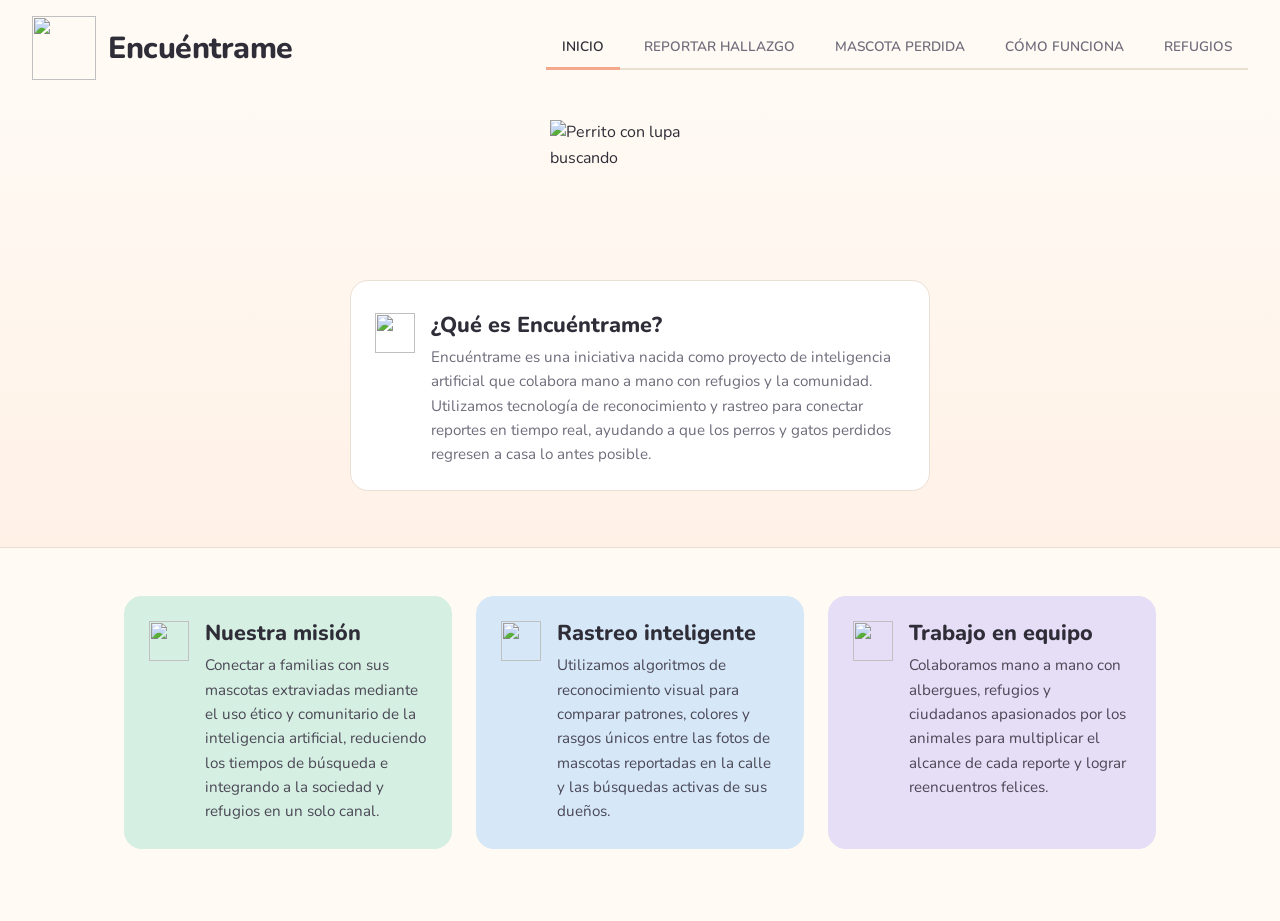
==== front/index.html @ 21a65012 "Implementacion modelo procesameinto imagenes" ====
<!DOCTYPE html>
<html lang="es">
<head>
  <meta charset="UTF-8">
  <meta name="viewport" content="width=device-width, initial-scale=1">
  <title>Encuéntrame</title>
  <link rel="preconnect" href="https://fonts.googleapis.com">
  <link rel="preconnect" href="https://fonts.gstatic.com" crossorigin>
  <link href="https://fonts.googleapis.com/css2?family=Nunito:wght@400;600;800&display=swap" rel="stylesheet">
  <link rel="stylesheet" href="styles.css">
</head>
<body>

  <header class="header">
    <a href="index.html" class="brand">
      <img src="img/logo.png" alt="" class="brand__logo">
      <span class="brand__name">Encuéntrame</span>
    </a>

    <button class="menu-btn" id="menuBtn" aria-label="Abrir menú" aria-expanded="false">☰</button>

    <nav class="nav" id="nav">
      <a href="index.html" class="nav__link is-active">Inicio</a>
      <a href="reportar.html" class="nav__link">Reportar hallazgo</a>
      <a href="perdida.html" class="nav__link">Mascota perdida</a>
      <a href="como-funciona.html" class="nav__link">Cómo funciona</a>
      <a href="refugios.html" class="nav__link">Refugios</a>
    </nav>
  </header>

  <main>
    <section class="hero">
      <img src="img/mascota-hero.png" alt="Perrito con lupa buscando" class="hero__img">

      <article class="card card--wide">
        <img src="img/gato-icono.png" alt="" class="card__icon">
        <div>
          <h2 class="card__title">¿Qué es Encuéntrame?</h2>
          <p>Encuéntrame es una iniciativa nacida como proyecto de inteligencia artificial que colabora mano a mano con refugios y la comunidad. Utilizamos tecnología de reconocimiento y rastreo para conectar reportes en tiempo real, ayudando a que los perros y gatos perdidos regresen a casa lo antes posible.</p>
        </div>
      </article>
    </section>

    <section class="features">
      <article class="card card--mint">
        <img src="img/gato-icono.png" alt="" class="card__icon">
        <div>
          <h3 class="card__title">Nuestra misión</h3>
          <p>Conectar a familias con sus mascotas extraviadas mediante el uso ético y comunitario de la inteligencia artificial, reduciendo los tiempos de búsqueda e integrando a la sociedad y refugios en un solo canal.</p>
        </div>
      </article>

      <article class="card card--sky">
        <img src="img/gato-icono.png" alt="" class="card__icon">
        <div>
          <h3 class="card__title">Rastreo inteligente</h3>
          <p>Utilizamos algoritmos de reconocimiento visual para comparar patrones, colores y rasgos únicos entre las fotos de mascotas reportadas en la calle y las búsquedas activas de sus dueños.</p>
        </div>
      </article>

      <article class="card card--lilac">
        <img src="img/gato-icono.png" alt="" class="card__icon">
        <div>
          <h3 class="card__title">Trabajo en equipo</h3>
          <p>Colaboramos mano a mano con albergues, refugios y ciudadanos apasionados por los animales para multiplicar el alcance de cada reporte y lograr reencuentros felices.</p>
        </div>
      </article>
    </section>
  </main>

  <script src="main.js"></script>
</body>
</html>
---- front/styles.css ----
:root {
  --bg: #FFFAF4;
  --ink: #2F2D38;
  --muted: #6F6B7A;
  --line: #EADFD3;
  --peach: #FFDCC8;
  --mint: #D5EFE2;
  --sky: #D6E8F8;
  --lilac: #E6DDF6;
  --accent: #F4A98B;
  --radius: 18px;
}

*, *::before, *::after { box-sizing: border-box; }

html { scroll-behavior: smooth; }

body {
  margin: 0;
  font-family: "Nunito", system-ui, sans-serif;
  color: var(--ink);
  background: var(--bg);
  line-height: 1.6;
}

/* ---------- Header ---------- */
.header {
  display: flex;
  align-items: center;
  justify-content: space-between;
  gap: 24px;
  padding: 16px 32px;
  position: relative;
}

.brand { display: flex; align-items: center; gap: 12px; text-decoration: none; color: inherit; }
.brand__logo { width: 64px; height: 64px; object-fit: contain; }
.brand__name { font-size: 1.9rem; font-weight: 800; letter-spacing: -0.5px; }

.nav {
  display: flex;
  gap: 8px;
  border-bottom: 2px solid var(--line);
}

.nav__link {
  padding: 10px 16px;
  font-size: 0.85rem;
  font-weight: 600;
  text-transform: uppercase;
  text-decoration: none;
  color: var(--muted);
  border-bottom: 3px solid transparent;
  margin-bottom: -2px;
  transition: color .2s, border-color .2s;
}
.nav__link:hover { color: var(--ink); }
.nav__link.is-active { color: var(--ink); border-bottom-color: var(--accent); }

.menu-btn {
  display: none;
  background: var(--peach);
  border: 0;
  border-radius: 12px;
  font-size: 1.4rem;
  padding: 6px 14px;
  cursor: pointer;
}

/* ---------- Hero ---------- */
.hero {
  display: flex;
  flex-direction: column;
  align-items: center;
  padding: 24px 24px 56px;
  border-bottom: 1px solid var(--line);
  background: linear-gradient(180deg, var(--bg) 0%, #FFF1E6 100%);
}

.hero__img {
  width: 180px;
  height: 180px;
  object-fit: contain;
  margin-bottom: -20px;
  position: relative;
  z-index: 1;
}

/* ---------- Cards ---------- */
.card {
  display: flex;
  gap: 16px;
  align-items: flex-start;
  background: #fff;
  border: 1px solid var(--line);
  border-radius: var(--radius);
  padding: 24px;
}

.card p { margin: 0; color: var(--muted); font-size: 0.95rem; }

.card__title { margin: 0 0 6px; font-size: 1.35rem; font-weight: 800; line-height: 1.2; }

.card__icon { width: 40px; height: 40px; object-fit: contain; flex-shrink: 0; }

.card--wide { max-width: 580px; width: 100%; padding-top: 32px; background: #fff; }

.card--mint  { background: var(--mint);  border-color: transparent; }
.card--sky   { background: var(--sky);   border-color: transparent; }
.card--lilac { background: var(--lilac); border-color: transparent; }
.card--mint p, .card--sky p, .card--lilac p { color: #4A4755; }

/* ---------- Features ---------- */
.features {
  display: grid;
  grid-template-columns: repeat(3, 1fr);
  gap: 24px;
  max-width: 1080px;
  margin: 0 auto;
  padding: 48px 24px 72px;
}

/* ---------- Accesibilidad ---------- */
a:focus-visible, button:focus-visible { outline: 3px solid var(--accent); outline-offset: 3px; border-radius: 8px; }

/* ---------- Responsive ---------- */
@media (max-width: 900px) {
  .features { grid-template-columns: 1fr; }
}

@media (max-width: 820px) {
  .header { padding: 12px 20px; }
  .brand__logo { width: 48px; height: 48px; }
  .brand__name { font-size: 1.5rem; }
  .menu-btn { display: block; }

  .nav {
    display: none;
    position: absolute;
    top: 100%;
    left: 0; right: 0;
    flex-direction: column;
    gap: 0;
    background: var(--bg);
    border-bottom: 1px solid var(--line);
    padding: 8px 20px 16px;
    z-index: 10;
  }
  .nav.is-open { display: flex; }
  .nav__link { border-bottom: 0; margin: 0; border-left: 3px solid transparent; }
  .nav__link.is-active { border-left-color: var(--accent); }
}
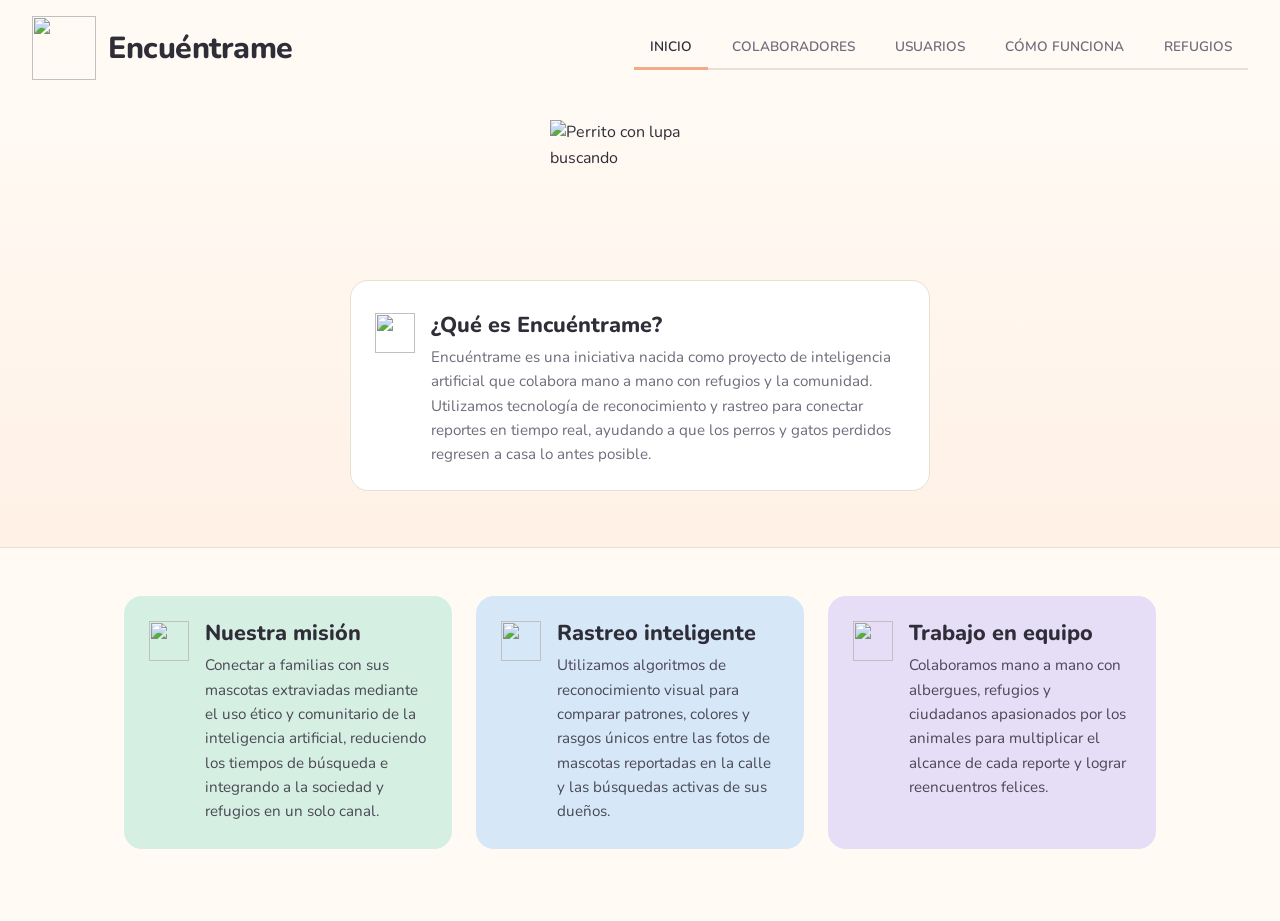
==== commit e96c9e17: "Endpoints gatos by actor id and frontend user section" ====
--- a/front/index.html
+++ b/front/index.html
@@ -20,9 +20,9 @@
     <button class="menu-btn" id="menuBtn" aria-label="Abrir menú" aria-expanded="false">☰</button>
 
     <nav class="nav" id="nav">
-      <a href="index.html" class="nav__link is-active">Inicio</a>
-      <a href="reportar.html" class="nav__link">Reportar hallazgo</a>
-      <a href="perdida.html" class="nav__link">Mascota perdida</a>
+      <a href="index.html" class="nav__link">Inicio</a>
+      <a href="colaboradores.html" class="nav__link">Colaboradores</a>
+      <a href="usuarios.html" class="nav__link">Usuarios</a>
       <a href="como-funciona.html" class="nav__link">Cómo funciona</a>
       <a href="refugios.html" class="nav__link">Refugios</a>
     </nav>
@@ -68,6 +68,7 @@
     </section>
   </main>
 
+  <script src="session.js"></script>
   <script src="main.js"></script>
 </body>
 </html>
--- a/front/styles.css
+++ b/front/styles.css
@@ -150,3 +150,129 @@
   .nav__link { border-bottom: 0; margin: 0; border-left: 3px solid transparent; }
   .nav__link.is-active { border-left-color: var(--accent); }
 }
+
+/* ---------- Botones ---------- */
+.btn {
+  display: inline-block;
+  font: inherit;
+  font-weight: 800;
+  text-decoration: none;
+  text-align: center;
+  color: var(--ink);
+  background: var(--peach);
+  border: 0;
+  border-radius: 999px;
+  padding: 12px 28px;
+  cursor: pointer;
+  transition: background .2s, transform .1s;
+}
+.btn:hover { background: var(--accent); }
+.btn:active { transform: scale(.98); }
+.btn:disabled { opacity: .6; cursor: wait; }
+.btn--ghost { background: transparent; border: 2px solid var(--line); padding: 8px 20px; font-weight: 600; }
+.btn--ghost:hover { background: var(--lilac); border-color: var(--lilac); }
+
+/* ---------- Login / Registro ---------- */
+.auth {
+  min-height: calc(100vh - 100px);
+  display: flex;
+  flex-direction: column;
+  align-items: center;
+  padding: 16px 24px 56px;
+  background: linear-gradient(180deg, var(--bg) 0%, #FFF1E6 100%);
+}
+.auth__mascot { width: 130px; height: 130px; object-fit: contain; margin-bottom: -16px; position: relative; z-index: 1; }
+.auth__card { flex-direction: column; gap: 0; max-width: 440px; width: 100%; padding: 32px; }
+.auth__sub { margin-bottom: 20px !important; }
+.auth__alt { text-align: center; margin-top: 20px !important; }
+.auth__alt a { color: var(--ink); font-weight: 800; }
+
+.form { display: flex; flex-direction: column; }
+.form label { font-weight: 600; font-size: .9rem; margin: 14px 0 6px; }
+.form input {
+  font: inherit;
+  padding: 12px 14px;
+  border: 2px solid var(--line);
+  border-radius: 12px;
+  background: var(--bg);
+  color: var(--ink);
+}
+.form input:focus { outline: none; border-color: var(--accent); background: #fff; }
+.form .btn { margin-top: 20px; }
+
+.form-msg { min-height: 1.4em; margin: 14px 0 0 !important; font-size: .9rem !important; font-weight: 600; }
+.form-msg--error { color: #B4443A !important; }
+.form-msg--ok { color: #2F7A55 !important; }
+
+.nav__cta { margin-left: 12px; align-self: center; margin-bottom: 6px; }
+@media (max-width: 820px) { .nav__cta { margin: 8px 0 0; } }
+
+/* ---------- Usuario con sesión ---------- */
+.user-box { display: flex; align-items: center; gap: 12px; margin-left: 12px; margin-bottom: 6px; }
+.user-box__name { font-weight: 800; white-space: nowrap; }
+@media (max-width: 820px) { .user-box { margin: 8px 0 0; flex-wrap: wrap; } }
+
+/* ---------- Página Usuarios ---------- */
+.usuarios {
+  display: grid;
+  grid-template-columns: 1.1fr 1fr;
+  gap: 32px;
+  max-width: 1080px;
+  margin: 0 auto;
+  padding: 32px 24px 64px;
+  align-items: start;
+}
+.usuarios__info { flex-direction: column; gap: 0; min-height: 520px; }
+.usuarios__info p { margin-bottom: 16px; }
+.usuarios__head { display: flex; gap: 16px; align-items: flex-start; margin-bottom: 12px; }
+.usuarios__head .card__title { margin: 0; font-size: 1.5rem; }
+.usuarios__sad { width: 150px; align-self: flex-end; margin-top: auto; }
+.usuarios__side { display: flex; flex-direction: column; align-items: center; gap: 24px; }
+.usuarios__side .auth__card { max-width: none; }
+.usuarios__cat { width: 260px; max-width: 100%; }
+
+.btn--dark { background: var(--ink); color: #fff; }
+.btn--dark:hover { background: #46434F; }
+
+.auth__links { display: flex; justify-content: space-between; margin-top: 18px !important; font-size: .9rem !important; }
+.auth__links a { color: var(--ink); font-weight: 600; }
+
+@media (max-width: 820px) {
+  .usuarios { grid-template-columns: 1fr; }
+  .usuarios__info { min-height: 0; }
+}
+
+.usuarios__pic { width: 280px; max-width: 100%; align-self: center; margin-top: auto; }
+
+/* ---------- hidden siempre oculta (los .card/.usuarios usan display propio) ---------- */
+[hidden] { display: none !important; }
+
+/* ---------- Dashboard de usuario ---------- */
+.dashboard { max-width: 1080px; margin: 0 auto; padding: 32px 24px 72px; }
+.dash__head { align-items: center; margin-bottom: 16px; background: var(--mint); border-color: transparent; }
+.dash__head .card__icon { width: 56px; height: 56px; }
+.dash__head p { color: #4A4755; }
+.dash__state { grid-column: 1 / -1; text-align: center; color: var(--muted); padding: 32px 0; }
+.dash__state--error { color: #B4443A; font-weight: 600; }
+
+.cat-grid { display: grid; grid-template-columns: repeat(auto-fill, minmax(280px, 1fr)); gap: 24px; margin-top: 8px; }
+.cat { flex-direction: column; align-items: stretch; gap: 14px; padding: 18px; }
+.cat__head { display: flex; justify-content: space-between; align-items: baseline; gap: 8px; }
+.cat__head .card__title { margin: 0; }
+.cat__count { font-size: .8rem; font-weight: 600; background: var(--lilac); border-radius: 999px; padding: 2px 10px; white-space: nowrap; }
+
+.cat__main { width: 100%; aspect-ratio: 4 / 3; object-fit: cover; border-radius: 12px; background: var(--lilac); display: block; }
+.cat__empty { aspect-ratio: 4 / 3; display: grid; place-items: center; border-radius: 12px; background: var(--lilac); color: var(--muted); font-weight: 600; }
+.cat__thumbs { display: flex; gap: 8px; flex-wrap: wrap; margin-top: 8px; }
+.cat__thumb { width: 52px; height: 52px; padding: 0; border: 2px solid transparent; border-radius: 10px; overflow: hidden; cursor: pointer; background: none; }
+.cat__thumb img { width: 100%; height: 100%; object-fit: cover; display: block; }
+.cat__thumb.is-active { border-color: var(--accent); }
+
+.cat__fields { display: grid; grid-template-columns: auto 1fr; gap: 4px 12px; margin: 0; font-size: .9rem; }
+.cat__fields dt { color: var(--muted); }
+.cat__fields dd { margin: 0; font-weight: 600; }
+
+.btn--small { padding: 8px 20px; font-size: .9rem; align-self: flex-start; }
+.cat__file { display: none; }
+.cat__max { margin: 0 !important; font-size: .85rem !important; font-weight: 600; }
+.cat__status { margin: 0 !important; font-size: .85rem !important; min-height: 1.2em; color: #B4443A !important; }
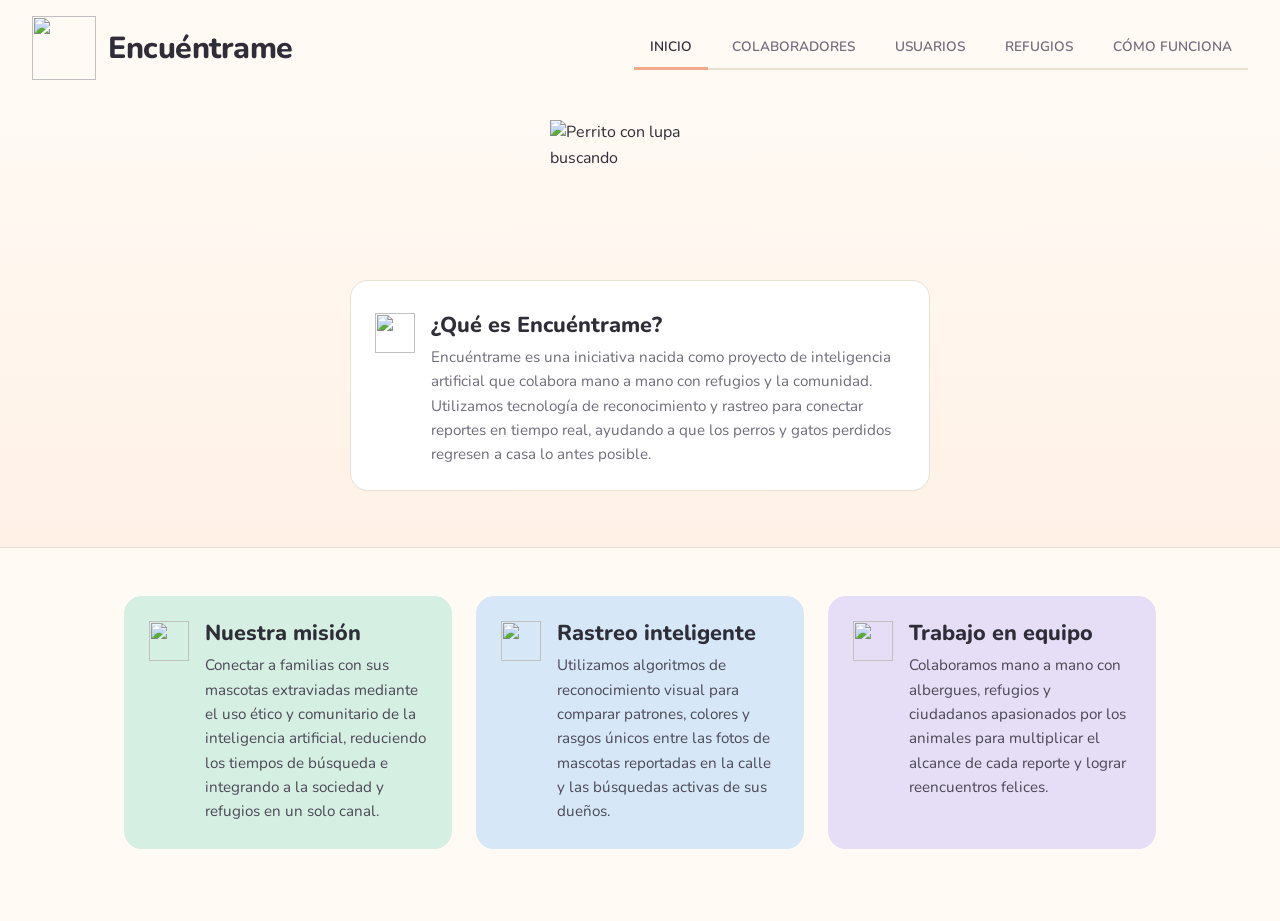
==== commit b04f298a: "Aviso fotos" ====
--- a/front/index.html
+++ b/front/index.html
@@ -23,8 +23,8 @@
       <a href="index.html" class="nav__link">Inicio</a>
       <a href="colaboradores.html" class="nav__link">Colaboradores</a>
       <a href="usuarios.html" class="nav__link">Usuarios</a>
+      <a href="refugios.html" class="nav__link">Refugios</a>
       <a href="como-funciona.html" class="nav__link">Cómo funciona</a>
-      <a href="refugios.html" class="nav__link">Refugios</a>
     </nav>
   </header>
 
--- a/front/styles.css
+++ b/front/styles.css
@@ -178,6 +178,7 @@
   display: flex;
   flex-direction: column;
   align-items: center;
+  justify-content: center;
   padding: 16px 24px 56px;
   background: linear-gradient(180deg, var(--bg) 0%, #FFF1E6 100%);
 }
@@ -276,3 +277,91 @@
 .cat__file { display: none; }
 .cat__max { margin: 0 !important; font-size: .85rem !important; font-weight: 600; }
 .cat__status { margin: 0 !important; font-size: .85rem !important; min-height: 1.2em; color: #B4443A !important; }
+
+/* ---------- Formulario registrar gato ---------- */
+.cat-form { flex-direction: column; align-items: stretch; gap: 12px; margin: 16px 0 8px; background: var(--sky); border-color: transparent; }
+.cat-form .card__title { margin: 0; font-size: 1.15rem; }
+.cat-form__fields { display: grid; grid-template-columns: 1fr 1fr auto; gap: 12px; align-items: end; }
+.cat-form label { display: block; font-weight: 600; font-size: .9rem; margin-bottom: 6px; }
+.cat-form input { width: 100%; font: inherit; padding: 12px 14px; border: 2px solid var(--line); border-radius: 12px; background: #fff; color: var(--ink); }
+.cat-form input:focus { outline: none; border-color: var(--accent); }
+@media (max-width: 700px) { .cat-form__fields { grid-template-columns: 1fr; } }
+
+/* ---------- Coincidencias (ventana emergente) ---------- */
+.cat__actions { display: flex; flex-wrap: wrap; gap: 8px; align-items: center; }
+
+.modal { border: 0; padding: 0; border-radius: 20px; width: min(560px, calc(100% - 32px)); max-height: 85vh; background: var(--bg); color: var(--ink); box-shadow: 0 20px 60px rgba(47, 45, 56, .25); }
+.modal[open] { display: flex; }
+.modal::backdrop { background: rgba(47, 45, 56, .45); }
+.modal__box { display: flex; flex-direction: column; width: 100%; max-height: 85vh; }
+.modal__head { display: flex; justify-content: space-between; align-items: center; gap: 12px; padding: 18px 20px; border-bottom: 1px solid var(--line); }
+.modal__title { margin: 0; font-size: 1.2rem; font-weight: 800; line-height: 1.3; }
+.modal__close { flex-shrink: 0; width: 36px; height: 36px; border: 0; border-radius: 50%; background: var(--peach); font-size: 1rem; cursor: pointer; }
+.modal__close:hover { background: var(--accent); }
+.modal__body { padding: 16px 20px 20px; overflow-y: auto; display: flex; flex-direction: column; gap: 12px; }
+
+.matches__note { margin: 0; font-size: .85rem; color: var(--muted); }
+.matches__list { list-style: none; margin: 0; padding: 0; display: flex; flex-direction: column; gap: 14px; }
+.match { display: flex; flex-direction: column; gap: 12px; background: #fff; border: 1px solid var(--line); border-radius: 16px; padding: 14px; }
+.match__top { display: flex; align-items: center; gap: 12px; }
+.match__img { width: 72px; height: 72px; border-radius: 12px; object-fit: cover; flex-shrink: 0; background: var(--lilac); }
+.match__img--empty { display: grid; place-items: center; font-size: .7rem; color: var(--muted); text-align: center; }
+.match__info { flex: 1; min-width: 0; display: flex; flex-direction: column; gap: 8px; }
+.match__info strong { font-size: 1.05rem; overflow: hidden; text-overflow: ellipsis; white-space: nowrap; }
+.match__bar { height: 8px; border-radius: 999px; background: var(--line); overflow: hidden; }
+.match__bar span { display: block; height: 100%; background: var(--accent); }
+.match__pct { font-weight: 800; font-size: 1.15rem; }
+.match__org { display: flex; flex-direction: column; gap: 4px; background: var(--mint); border-radius: 12px; padding: 10px 12px; font-size: .9rem; }
+.match__org p { margin: 0; color: #3F3C49; word-break: break-word; }
+.match__org .btn { align-self: flex-start; margin-top: 6px; }
+
+/* ---------- Casilla de autorización ---------- */
+.form .check { display: flex; align-items: flex-start; gap: 10px; margin: 16px 0 0; font-size: .85rem; font-weight: 400; color: var(--muted); }
+.form .check input { flex-shrink: 0; width: 18px; height: 18px; padding: 0; margin-top: 2px; border: 0; accent-color: var(--accent); }
+
+/* ---------- Formularios de tamaño fijo (el mensaje no los agranda) ---------- */
+.form .form-msg { height: 3.2em; overflow-y: auto; }
+
+/* ---------- Select de comuna ---------- */
+.cat-form select { width: 100%; font: inherit; padding: 12px 14px; border: 2px solid var(--line); border-radius: 12px; background: #fff; color: var(--ink); }
+.cat-form select:focus { outline: none; border-color: var(--accent); }
+
+/* ---------- Botón eliminar foto ---------- */
+.btn--danger { margin-top: 10px; color: #B4443A; border-color: #F0C9C4; }
+.btn--danger:hover { background: #FBE4E1; border-color: #FBE4E1; }
+.cat__actions .btn--danger { margin-top: 0; }
+
+/* ---------- Guía de fotos ---------- */
+.cat-form__head { display: flex; justify-content: space-between; align-items: center; gap: 8px 16px; flex-wrap: wrap; }
+.link-btn { background: none; border: 0; padding: 0; font: inherit; font-size: .9rem; font-weight: 600; color: var(--ink); text-decoration: underline; cursor: pointer; align-self: flex-start; }
+.link-btn:hover { color: #B4663F; }
+
+.guide__lead { margin: 0; }
+.guide__examples { display: grid; grid-template-columns: 1fr 1fr; gap: 12px; }
+.guide__ex { margin: 0; display: flex; flex-direction: column; gap: 8px; border-radius: 16px; padding: 10px; }
+.guide__ex--ok { background: var(--mint); }
+.guide__ex--bad { background: #FBE4E1; }
+.guide__ex img { width: 100%; aspect-ratio: 1; object-fit: cover; border-radius: 12px; background: #fff; }
+.guide__ex figcaption { font-size: .85rem; color: #3F3C49; }
+.guide__ex strong { display: block; font-size: .95rem; }
+.guide__list { margin: 0; padding-left: 20px; display: flex; flex-direction: column; gap: 4px; font-size: .9rem; color: #4A4755; }
+@media (max-width: 520px) { .guide__examples { grid-template-columns: 1fr; } }
+
+/* ---------- Aviso de mayoría de edad ---------- */
+.age-notice { background: var(--peach); border-radius: 12px; padding: 12px 14px; font-size: .9rem; margin-bottom: 4px; color: var(--ink); }
+.age-notice strong { display: block; }
+
+/* ---------- Cómo funciona ---------- */
+.how { max-width: 1080px; margin: 0 auto; padding: 24px 24px 72px; }
+.how__hero { display: flex; flex-direction: column; align-items: center; padding-bottom: 40px; }
+.how__mascot { width: 150px; height: 150px; object-fit: contain; margin-bottom: -16px; position: relative; z-index: 1; }
+.how__intro { max-width: 720px; width: 100%; padding: 32px 28px 24px; }
+.how__intro .card__title { font-size: 1.6rem; margin-bottom: 10px; }
+.how__intro p + p { margin-top: 12px; }
+.how__title { text-align: center; font-size: 1.6rem; font-weight: 800; margin: 0 0 24px; }
+.how__grid { display: grid; grid-template-columns: repeat(3, 1fr); gap: 24px; }
+.step { border-color: transparent; }
+.step p { color: #4A4755; }
+.step__n { flex-shrink: 0; width: 36px; height: 36px; border-radius: 50%; background: #fff; display: grid; place-items: center; font-weight: 800; }
+.how__note { max-width: 720px; margin: 36px auto 0; background: var(--peach); border-radius: var(--radius); padding: 18px 22px; text-align: center; font-weight: 600; }
+@media (max-width: 900px) { .how__grid { grid-template-columns: 1fr; } }
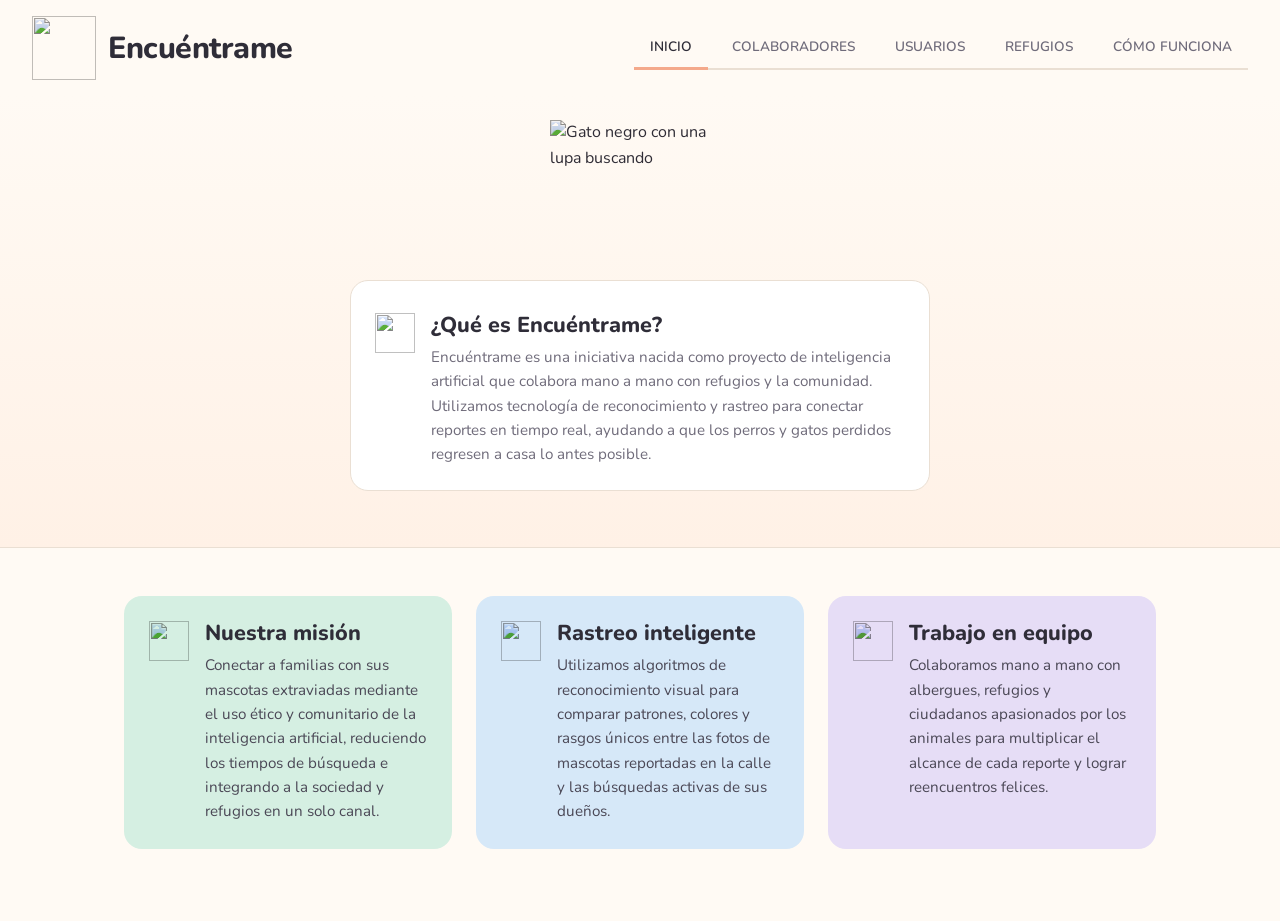
==== commit 4c9d5142: "Fotos por gato by ID" ====
--- a/front/index.html
+++ b/front/index.html
@@ -13,7 +13,7 @@
 
   <header class="header">
     <a href="index.html" class="brand">
-      <img src="img/logo.png" alt="" class="brand__logo">
+      <img src="https://thumbs.dreamstime.com/b/un-gato-negro-mira-trav%C3%A9s-de-una-lupa-362625900.jpg" referrerpolicy="no-referrer" alt="" class="brand__logo">
       <span class="brand__name">Encuéntrame</span>
     </a>
 
@@ -30,10 +30,10 @@
 
   <main>
     <section class="hero">
-      <img src="img/mascota-hero.png" alt="Perrito con lupa buscando" class="hero__img">
+      <img src="https://thumbs.dreamstime.com/b/un-gato-negro-mira-trav%C3%A9s-de-una-lupa-362625900.jpg" referrerpolicy="no-referrer" alt="Gato negro con una lupa buscando" class="hero__img">
 
       <article class="card card--wide">
-        <img src="img/gato-icono.png" alt="" class="card__icon">
+        <img src="https://img.magnific.com/fotos-premium/personaje-gato-negro-ojos-grandes_1285256-37374.jpg" referrerpolicy="no-referrer" alt="" class="card__icon">
         <div>
           <h2 class="card__title">¿Qué es Encuéntrame?</h2>
           <p>Encuéntrame es una iniciativa nacida como proyecto de inteligencia artificial que colabora mano a mano con refugios y la comunidad. Utilizamos tecnología de reconocimiento y rastreo para conectar reportes en tiempo real, ayudando a que los perros y gatos perdidos regresen a casa lo antes posible.</p>
@@ -43,7 +43,7 @@
 
     <section class="features">
       <article class="card card--mint">
-        <img src="img/gato-icono.png" alt="" class="card__icon">
+        <img src="https://img.magnific.com/fotos-premium/personaje-gato-negro-ojos-grandes_1285256-37374.jpg" referrerpolicy="no-referrer" alt="" class="card__icon">
         <div>
           <h3 class="card__title">Nuestra misión</h3>
           <p>Conectar a familias con sus mascotas extraviadas mediante el uso ético y comunitario de la inteligencia artificial, reduciendo los tiempos de búsqueda e integrando a la sociedad y refugios en un solo canal.</p>
@@ -51,7 +51,7 @@
       </article>
 
       <article class="card card--sky">
-        <img src="img/gato-icono.png" alt="" class="card__icon">
+        <img src="https://img.magnific.com/fotos-premium/personaje-gato-negro-ojos-grandes_1285256-37374.jpg" referrerpolicy="no-referrer" alt="" class="card__icon">
         <div>
           <h3 class="card__title">Rastreo inteligente</h3>
           <p>Utilizamos algoritmos de reconocimiento visual para comparar patrones, colores y rasgos únicos entre las fotos de mascotas reportadas en la calle y las búsquedas activas de sus dueños.</p>
@@ -59,7 +59,7 @@
       </article>
 
       <article class="card card--lilac">
-        <img src="img/gato-icono.png" alt="" class="card__icon">
+        <img src="https://img.magnific.com/fotos-premium/personaje-gato-negro-ojos-grandes_1285256-37374.jpg" referrerpolicy="no-referrer" alt="" class="card__icon">
         <div>
           <h3 class="card__title">Trabajo en equipo</h3>
           <p>Colaboramos mano a mano con albergues, refugios y ciudadanos apasionados por los animales para multiplicar el alcance de cada reporte y lograr reencuentros felices.</p>
--- a/front/styles.css
+++ b/front/styles.css
@@ -365,3 +365,13 @@
 .step__n { flex-shrink: 0; width: 36px; height: 36px; border-radius: 50%; background: #fff; display: grid; place-items: center; font-weight: 800; }
 .how__note { max-width: 720px; margin: 36px auto 0; background: var(--peach); border-radius: var(--radius); padding: 18px 22px; text-align: center; font-weight: 600; }
 @media (max-width: 900px) { .how__grid { grid-template-columns: 1fr; } }
+
+/* ---------- Coincidencia pulsable + visor de fotos ---------- */
+.match__top--btn { cursor: pointer; border-radius: 12px; padding: 4px; margin: -4px; transition: background .15s; }
+.match__top--btn:hover { background: var(--bg); }
+.match__top--btn:focus-visible { outline: 3px solid var(--accent); outline-offset: 2px; }
+.match__hint { font-size: .75rem; color: var(--muted); }
+.viewer__main { width: 100%; aspect-ratio: 1; object-fit: contain; background: var(--lilac); border-radius: 12px; display: block; }
+
+/* ---------- Imágenes JPG con fondo blanco: se funden con el fondo de la página ---------- */
+.brand__logo, .hero__img, .auth__mascot, .how__mascot, .card__icon { mix-blend-mode: multiply; }
